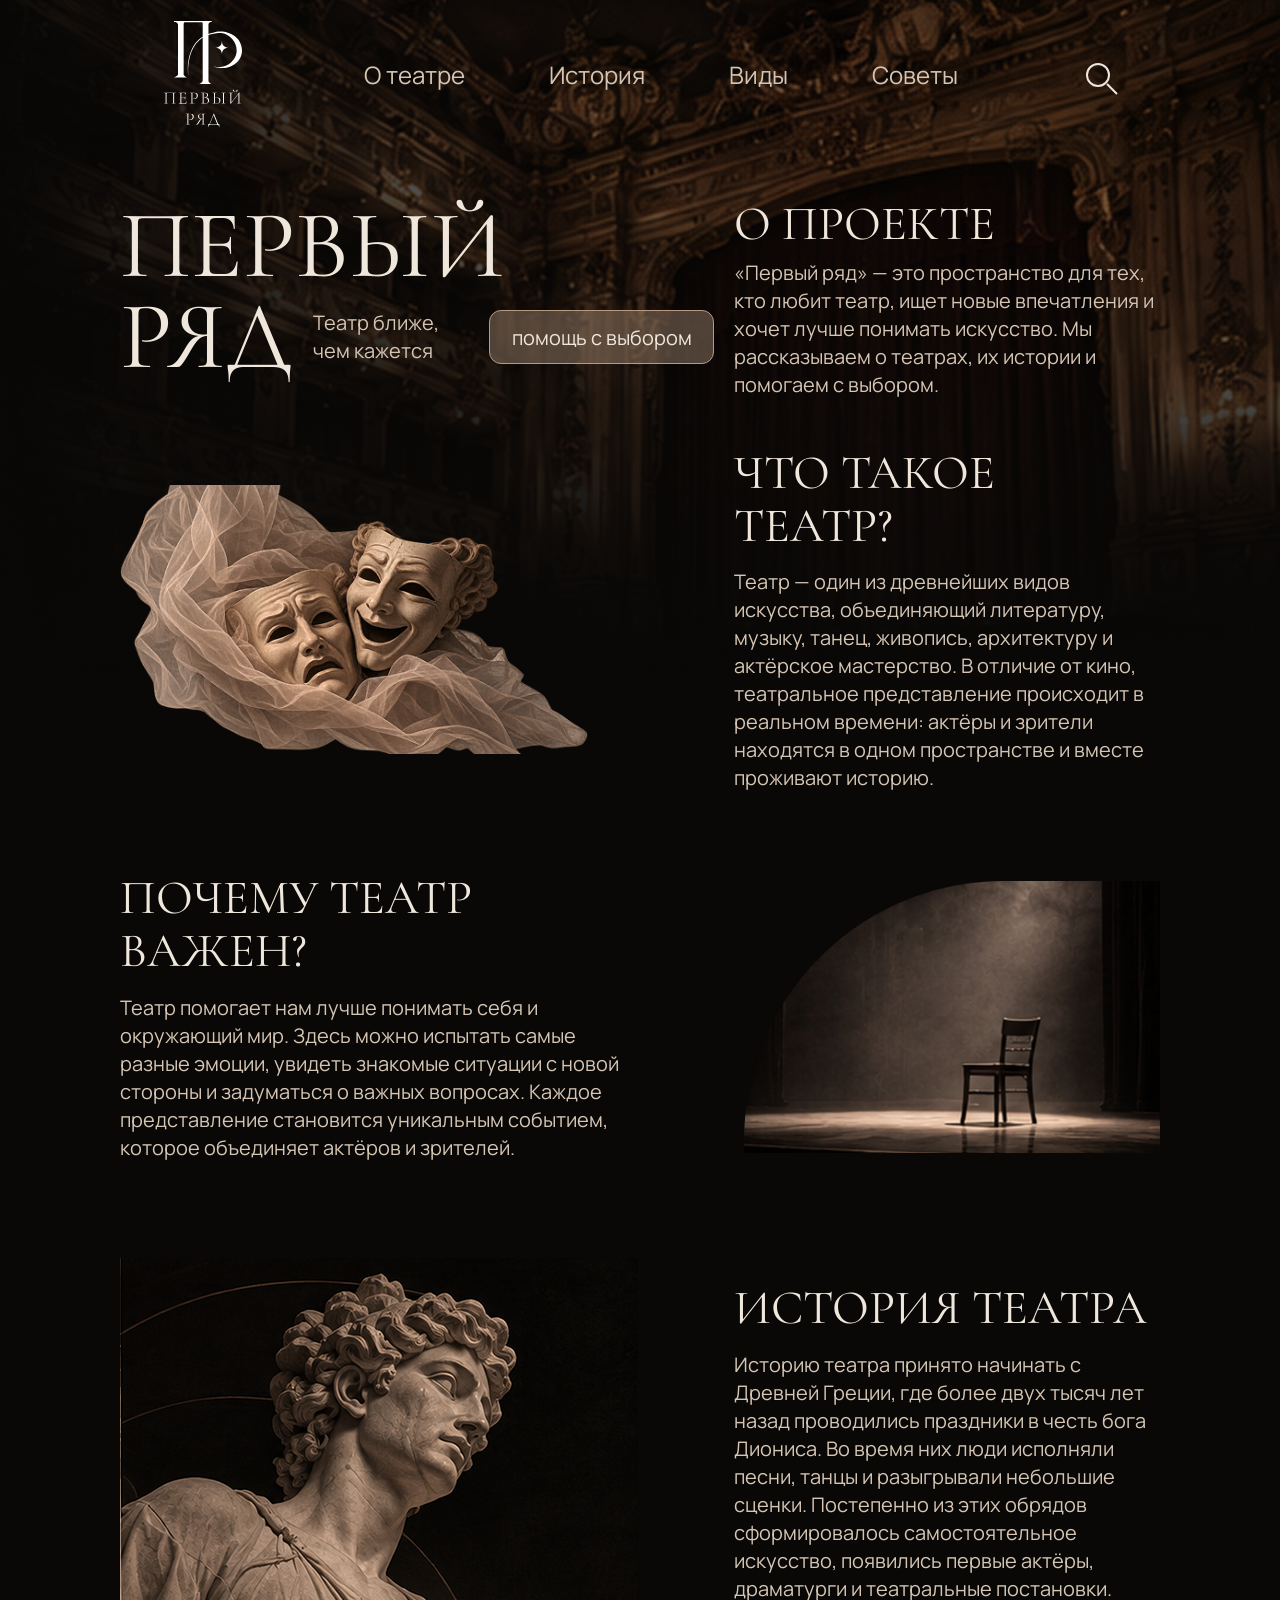
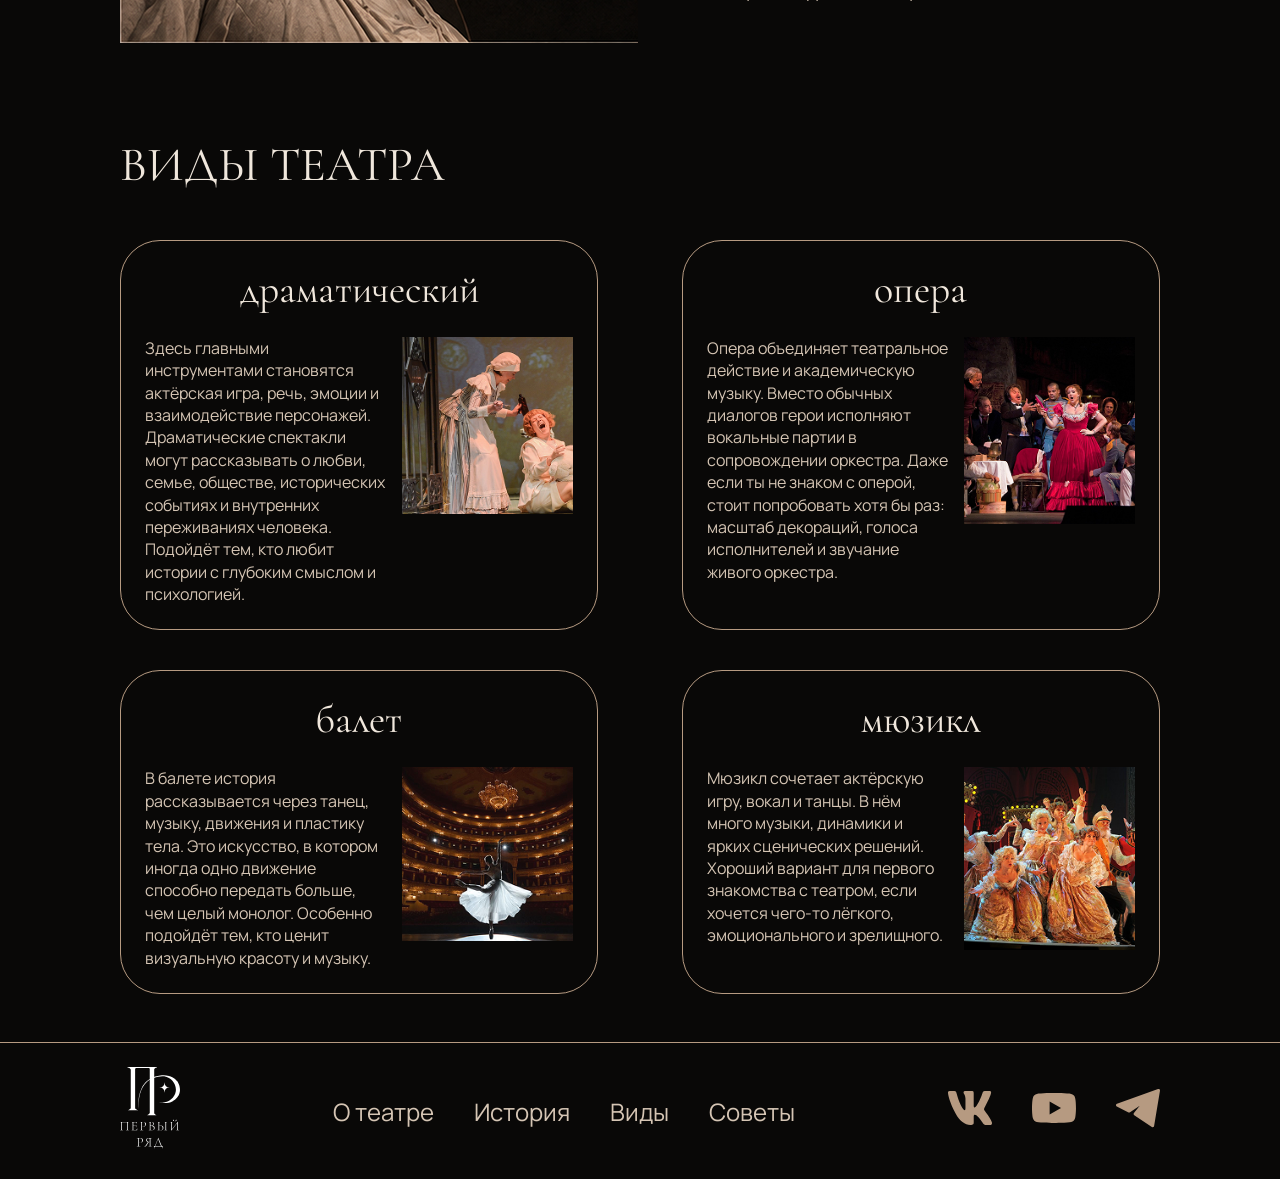
==== index.html @ abefe56b "Первый коммит" ====
<!DOCTYPE html>
<html lang="ru">
<head>
    <meta charset="UTF-8">
    <meta name="viewport" content="width=device-width, initial-scale=1.0">
    <title>Первый ряд</title>
    <link rel="stylesheet" href="style.css">
</head>

<body>

    <header class="header">
        <div class="container">

            <a href="index.html">
                <img src="images/logo.svg" alt="Первый ряд" class="logo">
            </a>

            <nav class="nav" id="site-nav" aria-label="Основная навигация">
                <a href="#about">О театре</a>
                <a href="#history">История</a>
                <a href="#types">Виды</a>
                <a href="recommendations.html">Советы</a>
            </nav>

            <button class="search" type="button" aria-label="Поиск">
                <span class="search-icon"></span>
            </button>

        </div>
    </header>



    <main>


        <section class="hero-content">
            <div class="container">

                <div class="hero-left">

                    <h1 aria-label="Первый ряд">ПЕРВЫЙ</h1>

                    <div class="hero-bottom">

                        <span class="hero-title" aria-hidden="true">РЯД</span>

                        <p>Театр ближе,<br>чем кажется</p>

                        <a href="recommendations.html" class="btn">
                            помощь с выбором
                        </a>

                    </div>

                </div>

                <div class="hero-right">

                    <h2>О ПРОЕКТЕ</h2>

                    <p>
                        «Первый ряд» — это пространство для тех,
                        кто любит театр, ищет новые впечатления
                        и хочет лучше понимать искусство.
                        Мы рассказываем о театрах, их истории
                        и помогаем с выбором.
                    </p>

                </div>

            </div>
        </section>



        <section class="about" id="about">
            <div class="container">

                <img src="images/masks.png"
                     alt="Театральные маски"
                     class="about-img">

                <div class="about-text">

                    <h2>ЧТО ТАКОЕ ТЕАТР?</h2>

                    <p>
                        Театр — один из древнейших видов искусства,
                        объединяющий литературу, музыку, танец,
                        живопись, архитектуру и актёрское мастерство.
                        В отличие от кино, театральное представление
                        происходит в реальном времени: актёры
                        и зрители находятся в одном пространстве
                        и вместе проживают историю.
                    </p>

                </div>

            </div>
        </section>



        <section class="importance">
            <div class="container">

                <div class="importance-text">

                    <h2>ПОЧЕМУ ТЕАТР ВАЖЕН?</h2>

                    <p>
                        Театр помогает нам лучше понимать себя
                        и окружающий мир. Здесь можно испытать
                        самые разные эмоции, увидеть знакомые
                        ситуации с новой стороны и задуматься
                        о важных вопросах. Каждое представление
                        становится уникальным событием, которое
                        объединяет актёров и зрителей.
                    </p>

                </div>

                <img src="images/chair.png"
                     alt="Стул на театральной сцене"
                     class="importance-img">

            </div>
        </section>
        <section class="history" id="history">
            <div class="container">
                <img src="images/bust.png" alt="скульптура" class="history-img">
                <div class="history-text">
                    <h2>ИСТОРИЯ ТЕАТРА</h2>
                    <p>
                     Историю театра принято начинать с Древней Греции, где более двух тысяч лет назад проводились праздники в честь бога Диониса. Во время них люди исполняли песни, танцы и разыгрывали небольшие сценки. Постепенно из этих обрядов сформировалось самостоятельное искусство, появились первые актёры, драматурги и театральные постановки.   
                    </p>
                </div>

            </div>
        </section>
        

        <section class="types" id="types">
            <div class="container">

                <h2>ВИДЫ ТЕАТРА</h2>

                <div class="types-cards">

                    <div class="type-card">
                        <h3>драматический</h3>

                        <div class="type-content">
                            <p> Здесь главными инструментами становятся актёрская игра, речь, эмоции и взаимодействие персонажей. Драматические спектакли могут рассказывать о любви, семье, обществе, исторических событиях и внутренних переживаниях человека. Подойдёт тем, кто любит истории с глубоким смыслом и психологией.

                            </p>

                            <img src="images/drama.png" alt="Драматический театр">
                        </div>
                    </div>


                    <div class="type-card">
                        <h3>опера</h3>

                        <div class="type-content">
                            <p>Опера объединяет театральное действие и академическую музыку. Вместо обычных диалогов герои исполняют вокальные партии в сопровождении оркестра. Даже если ты не знаком с оперой, стоит попробовать хотя бы раз: масштаб декораций, голоса исполнителей и звучание живого оркестра.
 
                            </p>

                            <img src="images/opera.png" alt="Опера">
                        </div>
                    </div>


                    <div class="type-card">
                        <h3>балет</h3>

                        <div class="type-content">
                            <p>В балете история рассказывается через танец, музыку, движения и пластику тела. Это искусство, в котором иногда одно движение способно передать больше, чем целый монолог. Особенно подойдёт тем, кто ценит визуальную красоту и музыку.
                              
                            </p>

                            <img src="images/ballet.png" alt="Балет">
                        </div>
                    </div>


                    <div class="type-card">
                        <h3>мюзикл</h3>

                        <div class="type-content">
                            <p>
                               Мюзикл сочетает актёрскую игру, вокал и танцы. В нём много музыки, динамики и ярких сценических решений. Хороший вариант для первого знакомства с театром, если хочется чего-то лёгкого, эмоционального и зрелищного.
                            </p>

                            <img src="images/musical.png" alt="Мюзикл">
                        </div>
                    </div>

                </div>

            </div>
        </section>

        <section class="home-cta">
            <div class="container">
                <h2>НЕ ЗНАЕТЕ КУДА<br>ПОЙТИ В<br>ПЕРВЫЙ РАЗ?</h2>
                <p>Мы собрали несколько постановок, которые помогут выбрать вечер по настроению. Здесь найдётся всё: от классических историй и большой любви до неожиданных сюжетов и лёгких комедий.</p>
                <a class="btn" href="recommendations.html">помощь с выбором</a>
            </div>
        </section>
    </main>



<footer class="footer">
    <div class="container">

        <a href="index.html">
            <img src="images/logo.svg" alt="Первый ряд" class="footer-logo">
        </a>

        <nav class="footer-nav">
            <a href="#about">О театре</a>
            <a href="#history">История</a>
            <a href="#types">Виды</a>
            <a href="recommendations.html">Советы</a>
        </nav>

        <div class="socials">
            <a href="https://telegram.org/">
                <img src="images/telegram.svg" alt="Telegram">
            </a>

            <a href="https://vk.com/">
                <img src="images/vk.svg" alt="ВКонтакте">
            </a>

            <a href="https://youtube.com/">
                <img src="images/youtube.svg" alt="YouTube">
            </a>
        </div>

    </div>
</footer>

</body>
</html>
---- style.css ----
@font-face {
    font-family: "Cormorant Garamond";
    src: url("fonts/CormorantGaramond-Regular.ttf");
    font-weight: 400;
}

@font-face {
    font-family: "Manrope";
    src: url("fonts/Manrope-Regular.ttf");
    font-weight: 300;
}

@font-face {
    font-family: "Manrope";
    src: url("fonts/Manrope-Regular.ttf");
    font-weight: 400;
}




:root {
    /* Цвета */
    --color-bg: #090807;
    --color-surface: #191512;
    --color-heading: #F0E7DC;
    --color-text: #D5C5B4;
    --color-muted: #B69A81;
    --color-border: #543729;
    --color-accent: #89634B;

    /* Шрифты */
    --font-heading: "Cormorant Garamond", serif;
    --font-main: "Manrope", sans-serif;
    --font-link: "Inter", sans-serif;

    /* Размеры текста */
    --font-size-hero: 96px;
    --font-size-heading: 48px;
    --font-size-text: 20px;
    --font-size-card: 16px;

    /* Отступы */
    --container-padding: 120px;
    --pacing-xs: 8px;
    --pacing-sm: 16px;
    --pacing-md: 24px;
    --pacing-lg: 32px;
    --pacing-xl: 48px;

    /* Скругления */
    --radius-button: 12px;
    --radius-card: 40px;
}




* {
    box-sizing: border-box;
}

body {
    margin: 0;
    padding-top: 11px;

    background-color: var(--color-bg);

    background-image: linear-gradient(
        to bottom,
        transparent 30%,
        var(--color-bg) 100%
    ), url("images/theatre.png");

    background-size: 100% 850px, 100% auto;
    background-position: center top;
    background-repeat: no-repeat;

    color: var(--color-text);
    font-family: var(--font-main);
    font-size: var(--font-size-text);
    font-weight: 300;
}

h1, h2, h3 {
    font-family: var(--font-heading);
    font-weight: 400;
    color: var(--color-heading);
    margin: 0;
}

h1 {
    font-size: var(--font-size-hero);
}

h2 {
    font-size: var(--font-size-heading);
    line-height: 1.1;
}

p {
    margin: 0;
    line-height: 1.4;
}

.container {
    max-width: 1440px;
    margin: 0 auto;
    padding-left: var(--container-padding);
    padding-right: var(--container-padding);
}



.header {
    max-width: 1172px;
    margin: 0 auto;
    padding: 10px 0;
    border-radius: 40px;
}

.header .container {
    display: flex;
    align-items: center;
    justify-content: space-between;
    padding: 0 110px;
    gap: 16px;
}

.logo {
    display: block;
    width: 78px;
    height: auto;
}




.nav {
    display: flex;
    align-items: center;
    gap: 84px;
}

.nav a {
    font-size: 24px;
    font-weight: 400;
    color: var(--color-text);
    text-decoration: none;
    transition: color 0.3s;
}

.nav a:hover {
    color: var(--color-muted);
}



.search {
    display: flex;
    align-items: center;
    justify-content: center;

    width: 36px;
    height: 36px;

    background: none;
    border: none;
    padding: 0;
    cursor: pointer;
}

.search-icon {
    display: block;
    width: 24px;
    height: 24px;
    border: 2px solid var(--color-heading);
    border-radius: 50%;
}

.search-icon::after {
    content: "";
    display: block;
    width: 14px;
    height: 2px;
    background-color: var(--color-heading);
    transform: translate(17px, 23px) rotate(45deg);
}




.hero-content {
    padding-top: 60px;
    padding-bottom: var(--pacing-xl);
}

.hero-content .container {
    display: flex;
    align-items: flex-start;
    justify-content: space-between;
    gap: 40px;
}



.hero-left {
    width: 55%;
}

.hero-left h1 {
    line-height: 1;
}

.hero-bottom {
    display: flex;
    align-items: center;
    gap: 20px;
}

.hero-title {
    font-family: var(--font-heading);
    font-size: var(--font-size-hero);
    color: var(--color-heading);
    font-weight: 400;
    line-height: 0.9;
}

.hero-bottom p {
    flex-shrink: 0;
}

.hero-bottom .btn {
    margin-left: 30px;
}




.hero-right,
.about-text {
    width: 41%;
    flex-shrink: 0;
}

.hero-right h2 {
    margin-bottom: var(--pacing-xs);
}


.btn {
    display: inline-flex;
    align-items: center;
    justify-content: center;

    width: 225px;
    height: 54px;
    flex-shrink: 0;

    background-color: rgba(182, 154, 129, 0.4);
    border: 1px solid var(--color-muted);
    border-radius: var(--radius-button);

    color: var(--color-heading);
    text-decoration: none;
    font-size: var(--font-size-text);

    transition: background-color 0.3s;
}

.btn:hover {
    background-color: var(--color-accent);
}



.about .container,
.importance .container {
    display: flex;
    align-items: center;
    justify-content: space-between;
    gap: 60px;
}

.about-text h2,
.importance-text h2 {
    margin-bottom: var(--pacing-sm);
}




.about {
    padding-bottom: var(--pacing-lg);
}

.about-img {
    display: block;
    width: 45%;
    height: auto;
}



.importance {
    padding-top: var(--pacing-xl);
    padding-bottom: var(--pacing-xl);
}

.importance-text {
    width: 50%;
}

.importance-img {
    display: block;
    width: 40%;
    height: auto;
}
.about .container,
.importance .container,
.history .container {
    display: flex;
    align-items: center;
    justify-content: space-between;
    gap: 60px;
}


.history {
    padding: var(--pacing-xl) 0;
}


.history-text {
    width: 41%;
}

.history-text h2,
.history-text p {
    margin-bottom: var(--pacing-sm);
}
/* Виды театра */

.types {
    padding: var(--pacing-xl) 0;
}

.types h2 {
    margin-bottom: var(--pacing-xl);
}

.types-cards {
    display: flex;
    flex-wrap: wrap;
    justify-content: space-between;
    row-gap: 40px;
}

.type-card {
    width: 46%;
    padding: 24px;
    border: 1px solid var(--color-muted);
    border-radius: var(--radius-card);
}

.type-card h3 {
    font-size: 40px;
    text-align: center;
    margin-bottom: var(--pacing-md);
}

.type-content {
    display: flex;
    justify-content: space-between;
    align-items: flex-start;
    gap: 16px;
}

.type-content p {
    width: 58%;
    font-size: var(--font-size-card);
}

.type-content img {
    width: 40%;
    height: auto;
}
/* Подвал сайта */

.footer {
    border-top: 1px solid var(--color-muted);
    padding: var(--pacing-md) 0;
}

.footer .container {
    display: flex;
    align-items: center;
    justify-content: space-between;
}

.footer-logo {
    width: 60px;
}

.footer-nav,
.socials {
    display: flex;
    align-items: center;
    gap: 40px;
}

.footer-nav a {
    color: var(--color-text);
    text-decoration: none;
    font-size: 24px;
}

.footer-nav a:hover {
    color: var(--color-muted);
}

.socials img {
    width: 44px;
    height: auto;
}

.recommendations {
    --rec-gutter: clamp(22px, 8.4vw, 120px);
    --rec-copy: clamp(10px, 1.48vw, 19px);
    background: var(--color-bg) url("images/recommendations-hero.png") center top / 100% auto no-repeat;
    font-size: var(--rec-copy);
}

.rec-container {
    width: min(100% - 2 * var(--rec-gutter), 1200px);
    margin-inline: auto;
}

.rec-footer .rec-container {
    display: flex;
    align-items: center;
    justify-content: space-between;
    gap: 18px;
}

.rec-nav,
.rec-socials {
    display: flex;
    align-items: center;
    gap: clamp(15px, 5.5vw, 78px);
}

.rec-nav a {
    color: var(--color-heading);
    text-decoration: none;
}

.rec-nav a:hover,
.rec-nav a[aria-current] {
    color: var(--color-muted);
}

.rec-socials {
    gap: clamp(14px, 3.5vw, 50px);
}

.rec-socials img {
    display: block;
    width: clamp(20px, 3.6vw, 48px);
}

.rec-hero {
    min-height: clamp(290px, 44vw, 630px);
    padding-block: clamp(6px, 1.4vw, 20px) 40px;
}

.rec-hero h1,
.rec-cta h2 {
    font-size: clamp(31px, 6.35vw, 92px);
    line-height: 1.08;
    text-transform: uppercase;
}

.rec-hero p {
    max-width: 50%;
    margin-block: .45em 1.2em;
}

.rec-button {
    display: inline-flex;
    justify-content: center;
    min-width: clamp(138px, 21vw, 295px);
    padding: .48em 1.2em;
    color: var(--color-heading);
    font: inherit;
    background: #55473b;
    border: 1px solid #8a7562;
    border-radius: .55em;
}

.rec-mood {
    padding-top: .6em;
    scroll-margin: 1rem;
}

.rec-mood h2 {
    margin-bottom: .28em;
    font-size: clamp(23px, 3.3vw, 48px);
    text-transform: uppercase;
}

.rec-mood-buttons {
    display: grid;
    grid-template-columns: repeat(3, 1fr);
    margin-block: 1.65em .55em;
}

.rec-mood-input {
    position: absolute;
    inset: 0;
    width: 100%;
    height: 100%;
    margin: 0;
    opacity: 0;
    cursor: pointer;
}

.rec-mood-buttons label {
    position: relative;
    padding: .25em 0;
    color: var(--color-heading);
    font: 400 clamp(12px, 2.15vw, 31px) var(--font-heading);
    text-align: center;
    text-transform: uppercase;
    cursor: pointer;
}

.rec-mood-buttons label:hover,
.rec-mood-input:checked + span {
    color: var(--color-muted);
}

.rec-mood-buttons label:has(:focus-visible) {
    outline: 2px solid var(--color-muted);
}

.rec-mood-panel {
    display: none;
}

.rec-mood:has(#mood-romance:checked) #panel-romance,
.rec-mood:has(#mood-humor:checked) #panel-humor,
.rec-mood:has(#mood-thoughtful:checked) #panel-thoughtful {
    display: block;
}

.rec-mood-description {
    margin-bottom: 1.15em;
    text-align: center;
}

.rec-cards {
    display: grid;
    grid-template-columns: repeat(2, minmax(0, 1fr));
    gap: 9%;
}

.rec-card {
    display: grid;
    grid-template-rows: auto 1fr auto;
    gap: .45em;
    padding: .7em .85em;
    border: 1px solid #756150;
    border-radius: .6em;
}

.rec-card header {
    display: flex;
    flex-wrap: wrap;
    align-items: baseline;
    gap: 0 1em;
}

.rec-card h3 {
    font-size: 1.45em;
    line-height: 1.05;
}

.rec-card-body {
    display: grid;
    grid-template-columns: .9fr 1fr;
    gap: .6em;
}

.rec-card-body img {
    width: 100%;
    aspect-ratio: 1.1;
    object-fit: cover;
}

.rec-card-mood strong {
    font: 400 1.3em var(--font-heading);
    color: var(--color-heading);
}

.rec-cta {
    display: grid;
    grid-template-columns: 36% 1fr;
    grid-template-rows: repeat(2, 1fr);
    column-gap: 2.2em;
    padding-block: 2.5em 3.65em;
}

.rec-cta h2 {
    grid-column: 1 / -1;
    grid-row: 1 / 3;
    line-height: 1.25;
}

.rec-cta .rec-button {
    grid-column: 2;
    grid-row: 2;
    align-self: center;
    justify-self: start;
}

.rec-footer {
    padding-block: 1em;
    border-top: 1px solid var(--color-muted);
}

.rec-footer-logo {
    display: block;
    width: clamp(32px, 5vw, 70px);
    height: clamp(24px, 3.7vw, 52px);
    overflow: hidden;
}

.rec-footer-logo img {
    width: 100%;
    display: block;
}

.home-cta,
.rec-cta p {
    display: none;
}

@media (max-width: 1199px) {
    :root {
        --container-padding: 40px;
        --font-size-hero: 76px;
        --font-size-heading: 34px;
        --font-size-text: 16px;
        --font-size-card: 14px;
        --radius-card: 20px;
    }

    body {
        padding-top: 0;
        background-size: 100% 620px, auto 620px;
    }

    p {
        line-height: 1.5;
    }

    .header {
        padding: 0;
    }

    .header .container {
        min-height: 90px;
        padding-inline: var(--container-padding);
        gap: 20px;
    }

    .logo {
        width: 54px;
    }

    .nav {
        gap: clamp(18px, 4.5vw, 54px);
    }

    .nav a,
    .footer-nav a,
    .rec-nav a {
        font-size: 14px;
    }

    .search {
        flex: 0 0 36px;
    }

    .search-icon {
        width: 18px;
        height: 18px;
        border-width: 1px;
    }

    .search-icon::after {
        width: 10px;
        height: 1px;
        transform: translate(12px, 16px) rotate(45deg);
    }

    .hero-content {
        padding-block: 40px;
    }

    .hero-content .container,
    .hero-bottom {
        display: grid;
        gap: 32px;
    }

    .hero-bottom {
        gap: 8px;
    }

    .hero-bottom br {
        display: none;
    }

    .hero-bottom .btn {
        margin: 24px 0 0;
    }

    .hero-left,
    .hero-right,
    .about-text,
    .importance-text,
    .history-text {
        width: auto;
    }

    .hero-title {
        line-height: 1;
    }

    .btn {
        width: min(204px, 100%);
        height: 48px;
    }

    .about,
    .importance,
    .history,
    .types {
        padding-block: 28px;
    }

    .about {
        padding-top: 40px;
    }

    .about .container,
    .importance .container,
    .history .container {
        display: grid;
        grid-template-columns: minmax(0, 44fr) minmax(0, 52fr);
        align-items: start;
        gap: 24px;
    }

    .importance .container {
        grid-template-columns: repeat(2, minmax(0, 1fr));
        row-gap: 20px;
    }

    .importance-text {
        display: contents;
    }

    .importance-text h2 {
        grid-column: 1 / -1;
        margin: 0;
    }

    .about-img,
    .importance-img,
    .history-img {
        display: block;
        width: 100%;
    }

    .importance-img {
        aspect-ratio: 320 / 245;
        object-fit: cover;
    }

    .types h2 {
        margin-bottom: 24px;
    }

    .types-cards {
        display: grid;
        grid-template-columns: repeat(2, minmax(0, 1fr));
        gap: 24px;
    }

    .type-card {
        width: auto;
        padding: 20px;
    }

    .type-card h3 {
        font-size: 28px;
        text-align: left;
        margin-bottom: 16px;
    }

    .type-content {
        display: grid;
        gap: 16px;
    }

    .type-content p,
    .type-content img {
        width: 100%;
    }

    .type-content img {
        order: -1;
        aspect-ratio: 280 / 168;
        object-fit: cover;
    }

    .home-cta {
        display: block;
        padding-block: 48px;
    }

    .home-cta .container {
        display: grid;
        justify-items: start;
        gap: 24px;
    }

    .home-cta h2,
    .rec-cta h2 {
        font-size: 52px;
        line-height: 1.1;
    }

    .footer,
    .rec-footer {
        padding-block: 32px;
    }

    .footer .container,
    .rec-footer .rec-container {
        display: grid;
        grid-template-columns: auto 1fr;
        gap: 24px 12px;
    }

    .footer-logo,
    .rec-footer-logo {
        display: block;
        width: 36px;
        height: 36px;
        overflow: hidden;
    }

    .footer-nav,
    .rec-nav {
        grid-row: 2;
        grid-column: 1 / -1;
        justify-content: space-between;
        gap: 8px;
    }

    .socials,
    .rec-socials {
        justify-self: end;
        gap: 24px;
    }

    .socials img,
    .rec-socials img {
        display: block;
        width: 28px;
    }

    .recommendations {
        --rec-gutter: var(--container-padding);
        --rec-copy: 16px;
        --rec-background-height: clamp(460px, 71vw, 640px);
        background:
            linear-gradient(to bottom, transparent 56%, var(--color-bg)) center top / 100% var(--rec-background-height) no-repeat,
            linear-gradient(to right, var(--color-bg) 35%, transparent 82%) center top / 100% var(--rec-background-height) no-repeat,
            var(--color-bg) url("images/recommendations-hero-tablet.png") right top / auto var(--rec-background-height) no-repeat;
    }

    .rec-hero {
        min-height: calc(var(--rec-background-height) - 90px);
        padding-block: 40px 56px;
    }

    .rec-hero .rec-container {
        display: grid;
        justify-items: start;
        gap: 24px;
    }

    .rec-hero h1 {
        font-size: clamp(44px, 8vw, 60px);
    }

    .rec-hero p {
        max-width: min(52%, 390px);
        margin: 0;
    }

    .rec-button {
        align-items: center;
        justify-self: start;
        width: min(220px, 100%);
        min-height: 48px;
    }

    .rec-mood {
        padding-block: 40px;
    }

    .rec-mood h2 {
        margin-bottom: 24px;
        font-size: 36px;
    }

    .rec-mood-buttons {
        grid-template-columns: 1.25fr .65fr 1.15fr;
        gap: 12px;
        margin-block: 24px;
    }

    .rec-mood-buttons label {
        padding-bottom: 8px;
        border-bottom: 1px solid transparent;
        font-size: clamp(15px, 3.2vw, 24px);
    }

    .rec-mood-buttons label:has(:checked) {
        border-color: var(--color-muted);
    }

    .rec-mood-input:checked + span {
        color: var(--color-heading);
    }

    .rec-mood-description {
        margin-bottom: 24px;
        text-align: left;
        font-size: 14px;
    }

    .rec-cards {
        gap: 24px;
    }

    .rec-card {
        grid-template-rows: auto 1fr auto;
        gap: 12px;
        padding: 20px;
        border-radius: 16px;
    }

    .rec-card header,
    .rec-card-body {
        display: grid;
        grid-template-columns: minmax(0, 1fr);
        align-content: start;
        gap: 12px;
    }

    .rec-card h3 {
        font-size: 28px;
    }

    .rec-card-body img {
        order: -1;
        aspect-ratio: 280 / 226;
    }

    .rec-author,
    .rec-card-mood {
        font-size: 14px;
    }

    .rec-card-mood strong {
        font-size: 1em;
    }

    .rec-cta {
        display: flex;
        flex-direction: column;
        align-items: flex-start;
        gap: 24px;
        padding-block: 40px 48px;
    }

    .rec-cta br {
        display: none;
    }

    .rec-cta p {
        display: block;
    }

    .rec-cta .rec-button {
        align-self: flex-start;
    }
}

@media (max-width: 599px) {
    :root {
        --container-padding: 24px;
        --font-size-hero: 60px;
        --font-size-heading: 30px;
    }

    .header .container {
        min-height: 76px;
        padding-inline: clamp(12px, 4.5vw, 24px);
        gap: 8px;
    }

    .logo {
        width: clamp(34px, 10vw, 48px);
    }

    .nav {
        gap: clamp(7px, 2.3vw, 18px);
    }

    .nav a {
        font-size: clamp(11px, 3vw, 14px);
        white-space: nowrap;
    }

    .search {
        flex: 0 0 28px;
    }

    .importance-img {
        display: none;
    }

    .hero-content {
        padding-block: 24px;
    }

    .about {
        padding-top: 24px;
    }

    .about .container,
    .importance .container,
    .history .container,
    .types-cards,
    .rec-cards {
        grid-template-columns: minmax(0, 1fr);
    }

    .about-img {
        aspect-ratio: 345 / 198;
        object-fit: contain;
    }

    .home-cta h2,
    .rec-cta h2 {
        font-size: clamp(36px, 10vw, 44px);
    }

    .footer,
    .rec-footer {
        padding-block: 20px;
    }

    .socials,
    .rec-socials {
        gap: 20px;
    }

    .recommendations {
        --rec-background-height: 490px;
        background:
            linear-gradient(to bottom, transparent 28%, var(--color-bg) 100%) center top / 100% var(--rec-background-height) no-repeat,
            linear-gradient(90deg, rgb(9 8 7 / 78%), rgb(9 8 7 / 42%)) center top / 100% var(--rec-background-height) no-repeat,
            var(--color-bg) url("images/recommendations-hero-mobile.png") 66% top / auto var(--rec-background-height) no-repeat;
    }

    .rec-hero {
        min-height: calc(var(--rec-background-height) - 76px);
        padding-block: 32px 48px;
    }

    .rec-hero h1 {
        font-size: clamp(28px, 8.6vw, 42px);
    }

    .rec-hero p {
        max-width: 36ch;
    }

    .rec-mood h2 {
        font-size: 30px;
        max-width: 14ch;
    }

    .rec-mood-buttons {
        gap: 6px;
    }

    .rec-mood-buttons label {
        font-size: clamp(10px, 3.75vw, 17px);
    }
}
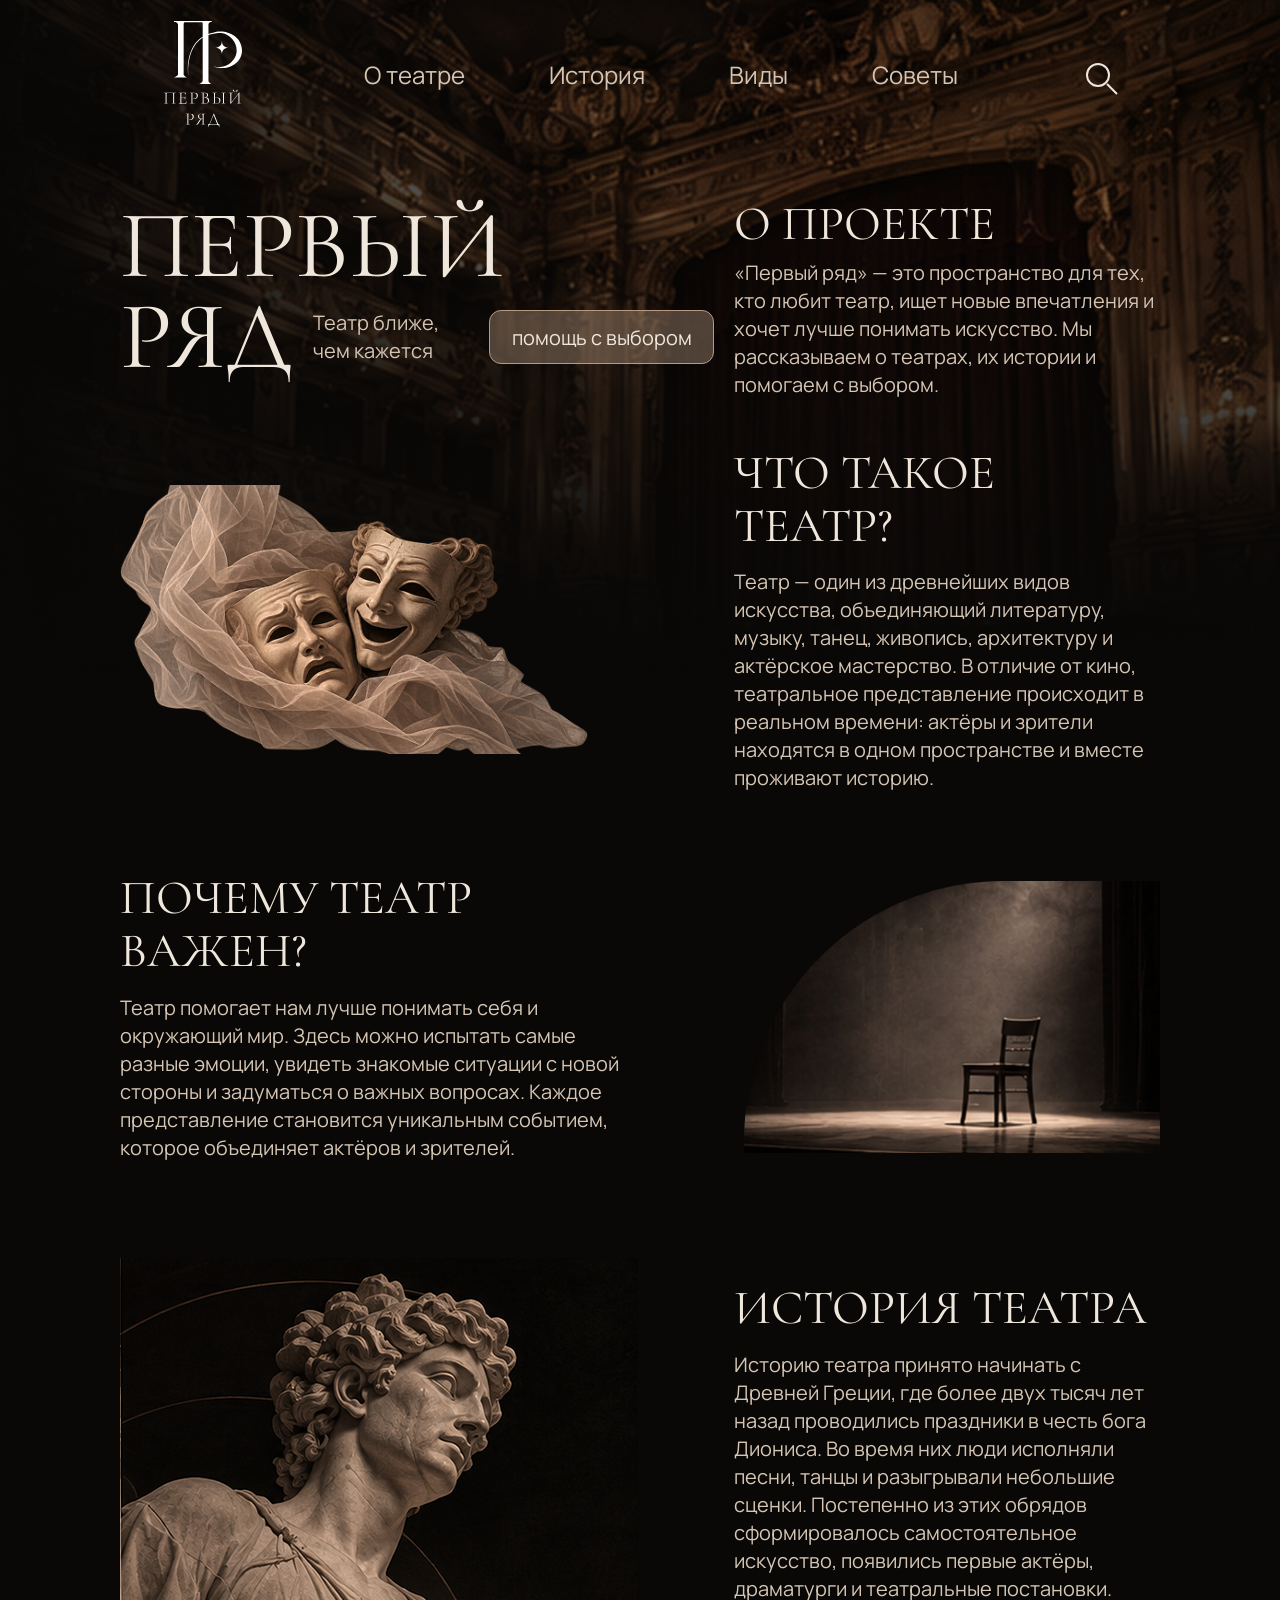
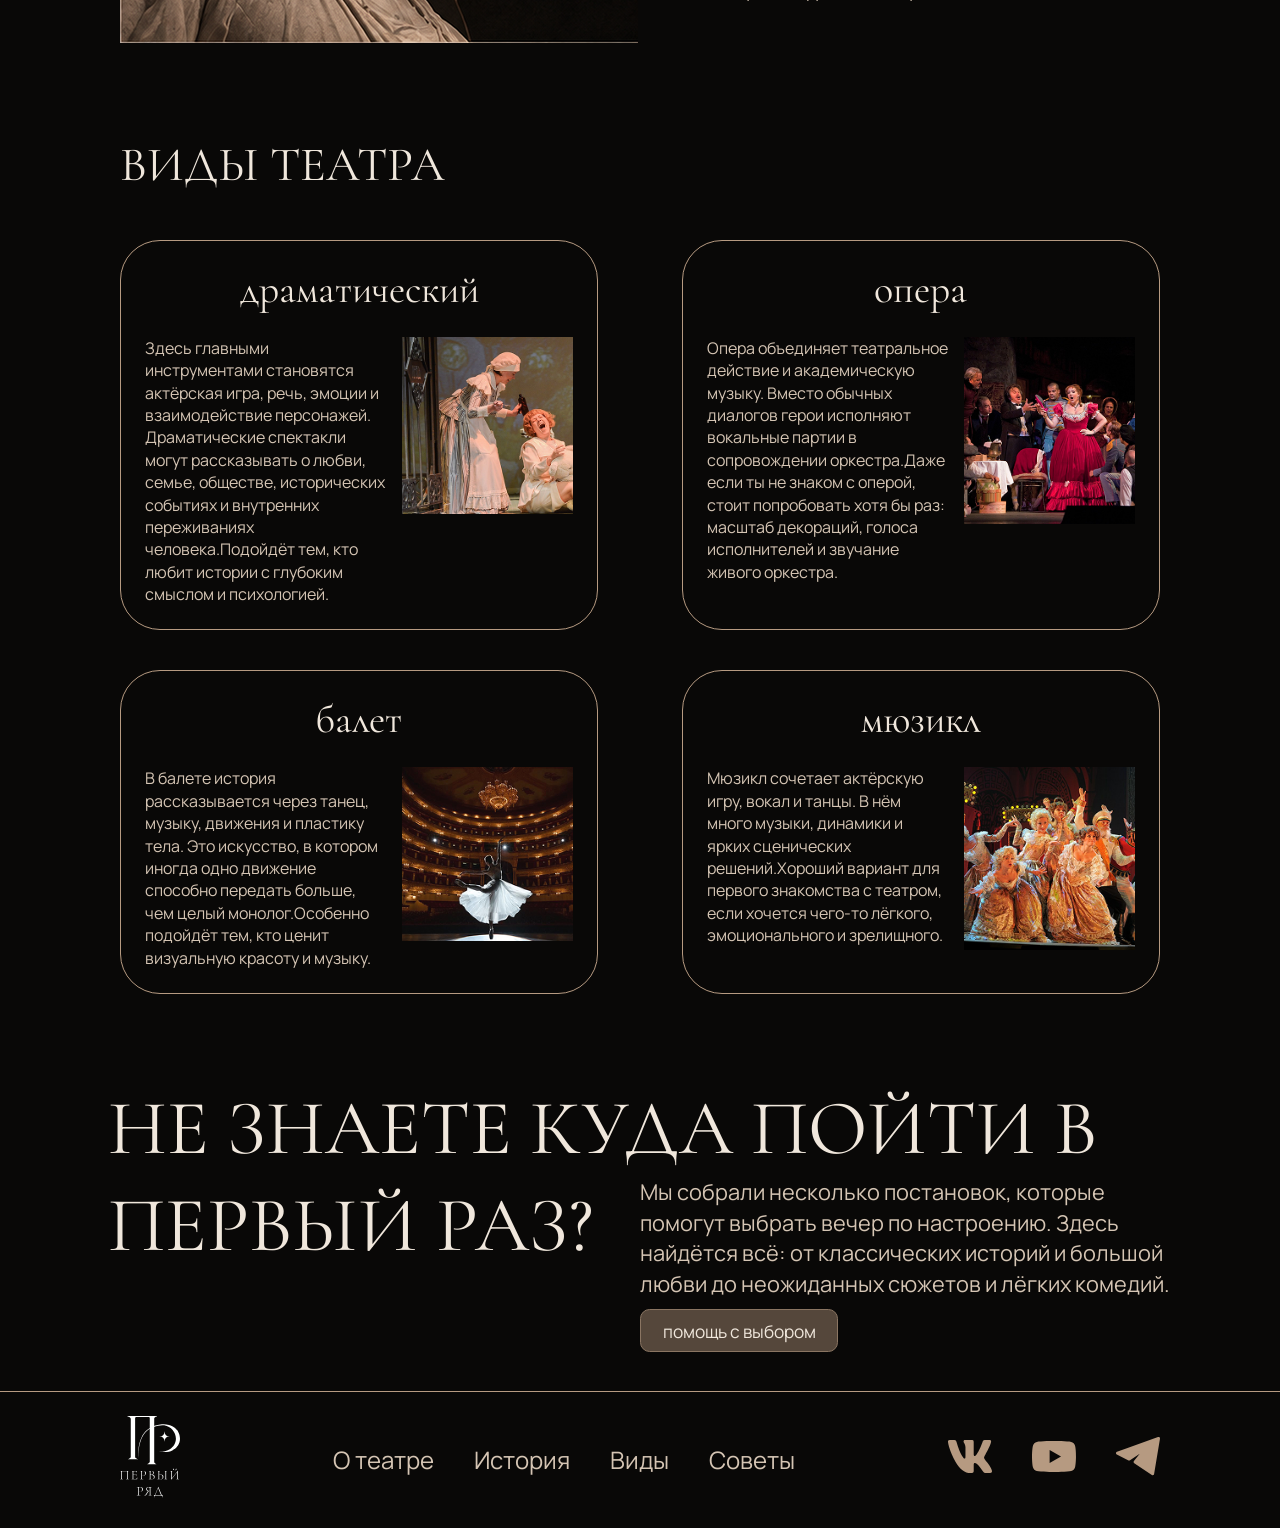
==== commit a0700f59: "Update theatre call to action and button styles" ====
--- a/index.html
+++ b/index.html
@@ -154,8 +154,7 @@
                         <h3>драматический</h3>
 
                         <div class="type-content">
-                            <p> Здесь главными инструментами становятся актёрская игра, речь, эмоции и взаимодействие персонажей. Драматические спектакли могут рассказывать о любви, семье, обществе, исторических событиях и внутренних переживаниях человека. -Подойдёт тем, кто любит истории с глубоким смыслом и психологией.
+                            <p> Здесь главными инструментами становятся актёрская игра, речь, эмоции и взаимодействие персонажей. Драматические спектакли могут рассказывать о любви, семье, обществе, исторических событиях и внутренних переживаниях человека.Подойдёт тем, кто любит истории с глубоким смыслом и психологией.
 
                             </p>
 
@@ -168,8 +167,7 @@
                         <h3>опера</h3>
 
                         <div class="type-content">
-                            <p>Опера объединяет театральное действие и академическую музыку. Вместо обычных диалогов герои исполняют вокальные партии в сопровождении оркестра. -Даже если ты не знаком с оперой, стоит попробовать хотя бы раз: масштаб декораций, голоса исполнителей и звучание живого оркестра.
+                            <p>Опера объединяет театральное действие и академическую музыку. Вместо обычных диалогов герои исполняют вокальные партии в сопровождении оркестра.Даже если ты не знаком с оперой, стоит попробовать хотя бы раз: масштаб декораций, голоса исполнителей и звучание живого оркестра.
  
                             </p>
 
@@ -182,8 +180,7 @@
                         <h3>балет</h3>
 
                         <div class="type-content">
-                            <p>В балете история рассказывается через танец, музыку, движения и пластику тела. Это искусство, в котором иногда одно движение способно передать больше, чем целый монолог. -Особенно подойдёт тем, кто ценит визуальную красоту и музыку.
+                            <p>В балете история рассказывается через танец, музыку, движения и пластику тела. Это искусство, в котором иногда одно движение способно передать больше, чем целый монолог.Особенно подойдёт тем, кто ценит визуальную красоту и музыку.
                               
                             </p>
 
@@ -197,8 +194,7 @@
 
                         <div class="type-content">
                             <p>
-                               Мюзикл сочетает актёрскую игру, вокал и танцы. В нём много музыки, динамики и ярких сценических решений. -Хороший вариант для первого знакомства с театром, если хочется чего-то лёгкого, эмоционального и зрелищного.
+                               Мюзикл сочетает актёрскую игру, вокал и танцы. В нём много музыки, динамики и ярких сценических решений.Хороший вариант для первого знакомства с театром, если хочется чего-то лёгкого, эмоционального и зрелищного.
                             </p>
 
                             <img src="images/musical.png" alt="Мюзикл">
@@ -210,11 +206,11 @@
             </div>
         </section>
 
-        <section class="home-cta">
-            <div class="container">
-                <h2>НЕ ЗНАЕТЕ КУДА<br>ПОЙТИ В<br>ПЕРВЫЙ РАЗ?</h2>
+        <section class="theatre-cta" id="first-visit">
+            <h2>НЕ ЗНАЕТЕ КУДА ПОЙТИ В<br>ПЕРВЫЙ РАЗ?</h2>
+            <div class="theatre-cta-copy">
                 <p>Мы собрали несколько постановок, которые помогут выбрать вечер по настроению. Здесь найдётся всё: от классических историй и большой любви до неожиданных сюжетов и лёгких комедий.</p>
-                <a class="btn" href="recommendations.html">помощь с выбором</a>
+                <a class="rec-button" href="recommendations.html">помощь с выбором</a>
             </div>
         </section>
     </main>
--- a/style.css
+++ b/style.css
@@ -176,7 +176,8 @@
     display: block;
     width: 24px;
     height: 24px;
-    border: 2px solid var(--color-heading);
+    color: var(--color-heading);
+    border: 2px solid currentColor;
     border-radius: 50%;
 }
 
@@ -185,7 +186,7 @@
     display: block;
     width: 14px;
     height: 2px;
-    background-color: var(--color-heading);
+    background-color: currentColor;
     transform: translate(17px, 23px) rotate(45deg);
 }
 
@@ -266,12 +267,37 @@
     color: var(--color-heading);
     text-decoration: none;
     font-size: var(--font-size-text);
-
-    transition: background-color 0.3s;
-}
-
-.btn:hover {
+}
+
+.btn,
+.rec-button,
+.rec-mood-buttons label {
+    cursor: pointer;
+}
+
+.btn,
+.rec-button,
+.search-icon,
+.rec-mood-buttons label {
+    transition: background-color .25s ease, color .25s ease;
+}
+
+.btn:is(:hover, :focus-visible),
+.rec-button:is(:hover, :focus-visible) {
     background-color: var(--color-accent);
+}
+
+.search:is(:hover, :focus-visible) .search-icon {
+    color: var(--color-muted);
+}
+
+@media (prefers-reduced-motion: reduce) {
+    .btn,
+    .rec-button,
+    .search-icon,
+    .rec-mood-buttons label {
+        transition: none;
+    }
 }
 
 
@@ -341,7 +367,7 @@
 .history-text p {
     margin-bottom: var(--pacing-sm);
 }
-/* Виды театра */
+
 
 .types {
     padding: var(--pacing-xl) 0;
@@ -476,8 +502,7 @@
     padding-block: clamp(6px, 1.4vw, 20px) 40px;
 }
 
-.rec-hero h1,
-.rec-cta h2 {
+.rec-hero h1 {
     font-size: clamp(31px, 6.35vw, 92px);
     line-height: 1.08;
     text-transform: uppercase;
@@ -495,6 +520,7 @@
     padding: .48em 1.2em;
     color: var(--color-heading);
     font: inherit;
+    text-decoration: none;
     background: #55473b;
     border: 1px solid #8a7562;
     border-radius: .55em;
@@ -605,27 +631,6 @@
     color: var(--color-heading);
 }
 
-.rec-cta {
-    display: grid;
-    grid-template-columns: 36% 1fr;
-    grid-template-rows: repeat(2, 1fr);
-    column-gap: 2.2em;
-    padding-block: 2.5em 3.65em;
-}
-
-.rec-cta h2 {
-    grid-column: 1 / -1;
-    grid-row: 1 / 3;
-    line-height: 1.25;
-}
-
-.rec-cta .rec-button {
-    grid-column: 2;
-    grid-row: 2;
-    align-self: center;
-    justify-self: start;
-}
-
 .rec-footer {
     padding-block: 1em;
     border-top: 1px solid var(--color-muted);
@@ -643,9 +648,48 @@
     display: block;
 }
 
-.home-cta,
-.rec-cta p {
-    display: none;
+.theatre-cta {
+    --cta-heading-size: clamp(38px, 6.05vw, 86px);
+    width: min(83.2%, 1200px);
+    margin-inline: auto;
+    display: grid;
+    grid-template-columns: 1fr 1fr;
+    grid-template-rows: calc(var(--cta-heading-size) * 1.25) auto;
+    padding-block: clamp(24px, 3vw, 48px);
+}
+
+.theatre-cta h2 {
+    grid-column: 1 / -1;
+    grid-row: 1 / 3;
+    font-size: var(--cta-heading-size);
+    line-height: 1.25;
+    text-transform: uppercase;
+}
+
+.theatre-cta-copy {
+    grid-column: 2;
+    grid-row: 2;
+    font-size: clamp(15px, 1.7vw, 22px);
+}
+
+.theatre-cta-copy .rec-button {
+    width: auto;
+    min-width: min(100%, clamp(154px, 15.5vw, 225px));
+    margin-top: .6em;
+    font-size: .8em;
+}
+
+@media (max-width: 799px) {
+    .theatre-cta {
+        grid-template-columns: 1fr;
+        grid-template-rows: auto;
+        gap: 16px;
+    }
+
+    .theatre-cta h2,
+    .theatre-cta-copy {
+        grid-area: auto;
+    }
 }
 
 @media (max-width: 1199px) {
@@ -829,23 +873,6 @@
         object-fit: cover;
     }
 
-    .home-cta {
-        display: block;
-        padding-block: 48px;
-    }
-
-    .home-cta .container {
-        display: grid;
-        justify-items: start;
-        gap: 24px;
-    }
-
-    .home-cta h2,
-    .rec-cta h2 {
-        font-size: 52px;
-        line-height: 1.1;
-    }
-
     .footer,
     .rec-footer {
         padding-block: 32px;
@@ -995,25 +1022,6 @@
         font-size: 1em;
     }
 
-    .rec-cta {
-        display: flex;
-        flex-direction: column;
-        align-items: flex-start;
-        gap: 24px;
-        padding-block: 40px 48px;
-    }
-
-    .rec-cta br {
-        display: none;
-    }
-
-    .rec-cta p {
-        display: block;
-    }
-
-    .rec-cta .rec-button {
-        align-self: flex-start;
-    }
 }
 
 @media (max-width: 599px) {
@@ -1071,11 +1079,6 @@
         object-fit: contain;
     }
 
-    .home-cta h2,
-    .rec-cta h2 {
-        font-size: clamp(36px, 10vw, 44px);
-    }
-
     .footer,
     .rec-footer {
         padding-block: 20px;
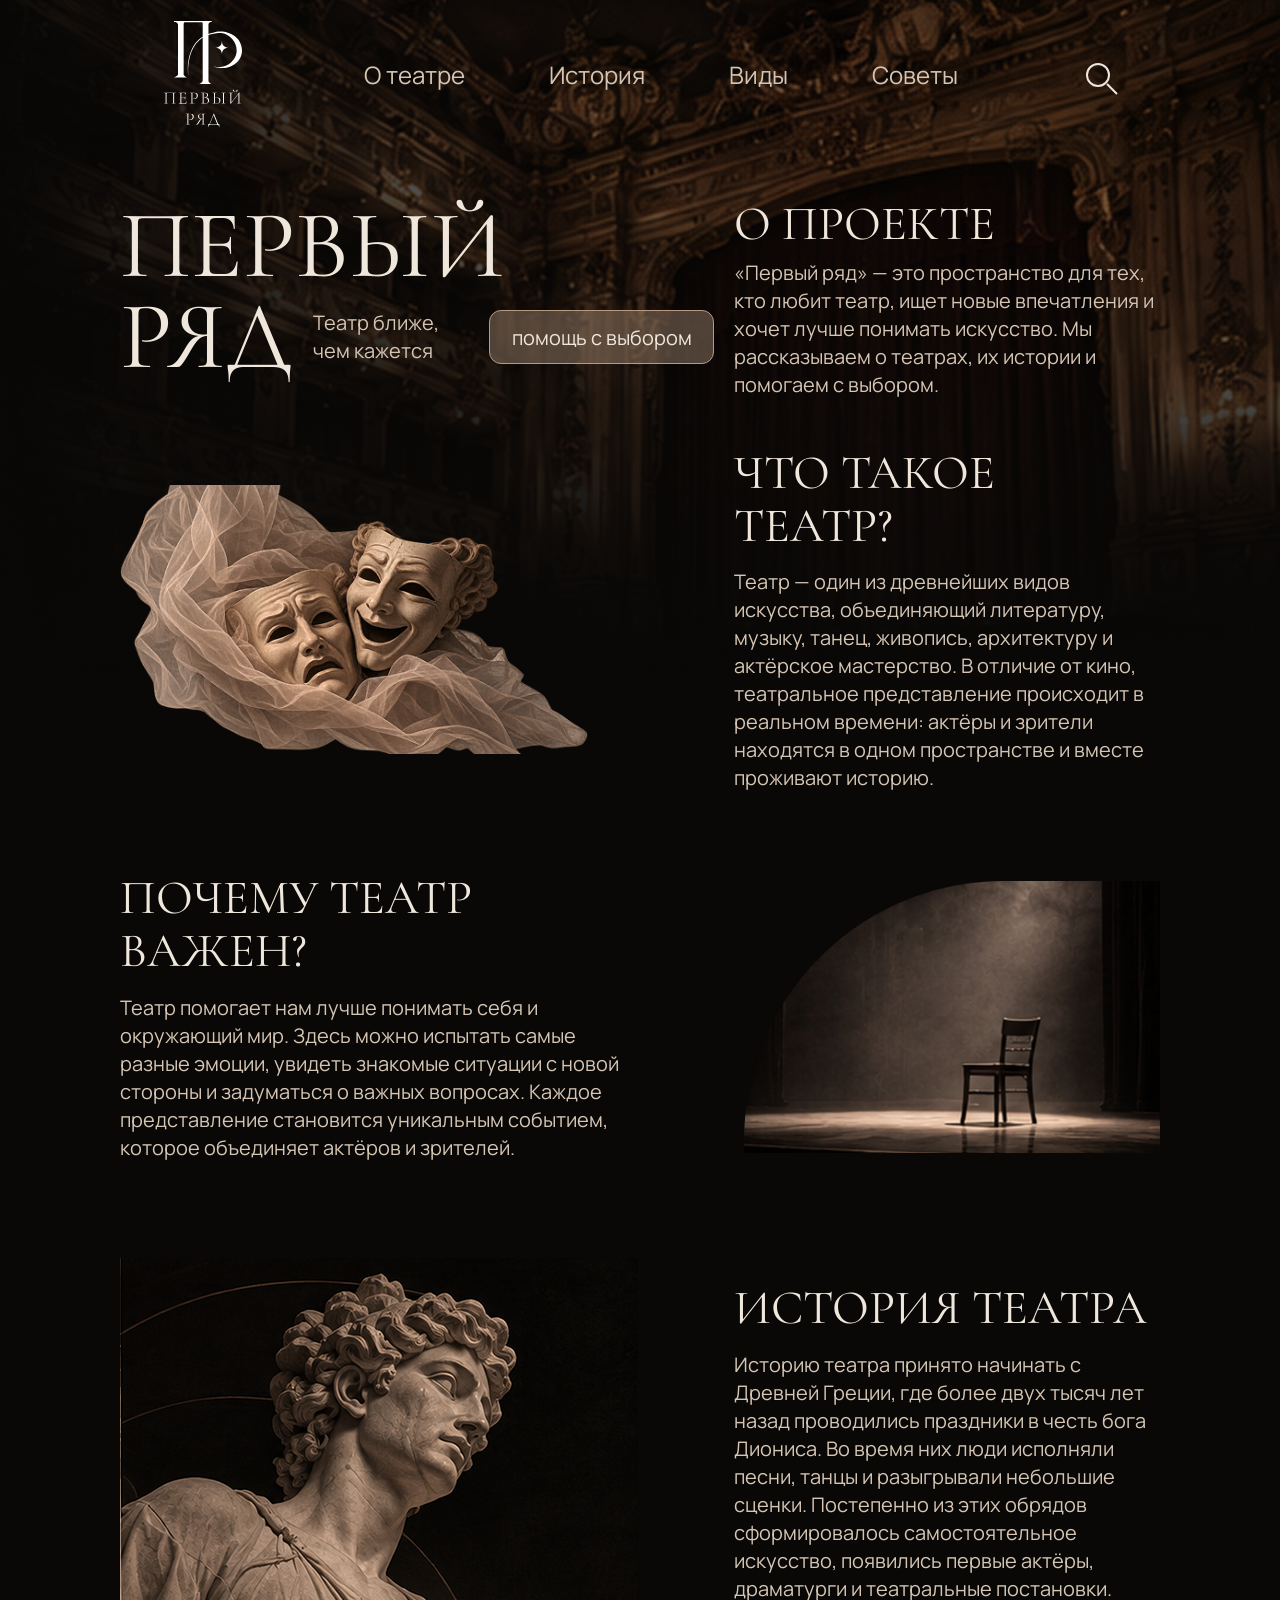
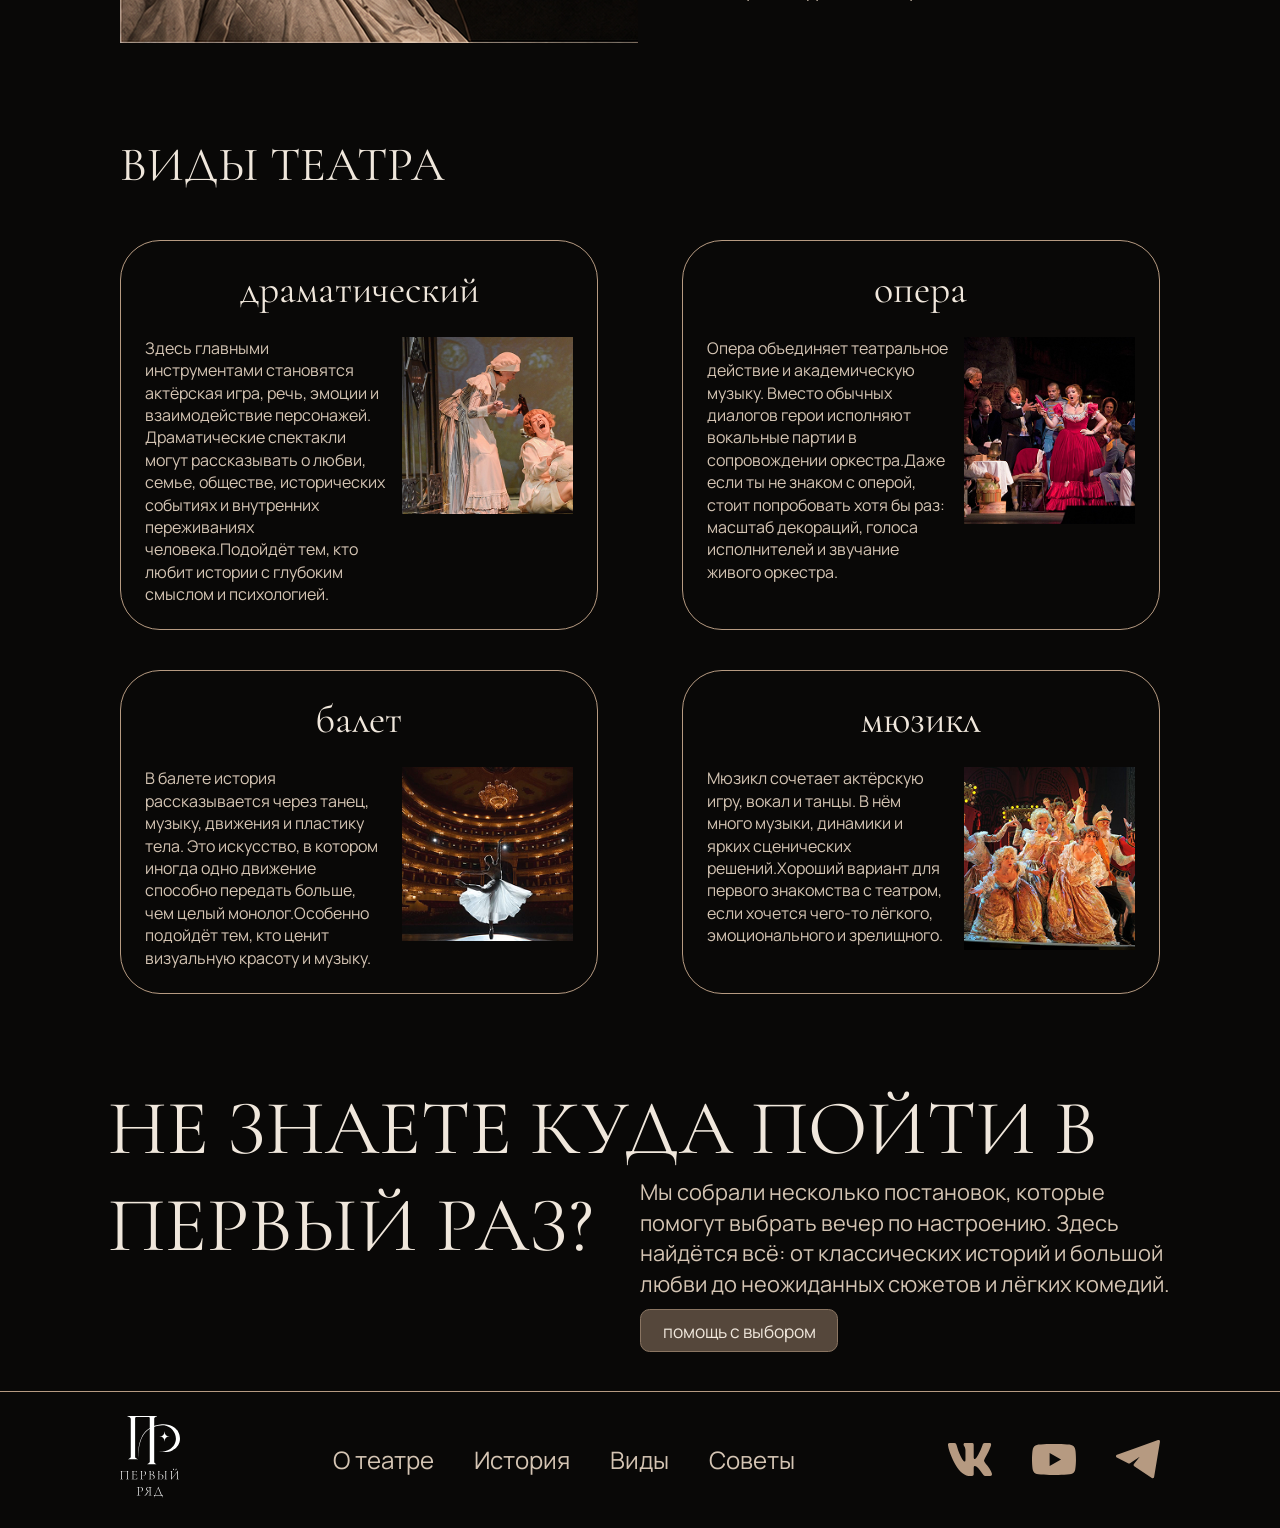
==== commit 4ae17de9: "Remove links from social media icons" ====
--- a/index.html
+++ b/index.html
@@ -232,17 +232,11 @@
         </nav>
 
         <div class="socials">
-            <a href="https://telegram.org/">
-                <img src="images/telegram.svg" alt="Telegram">
-            </a>
-
-            <a href="https://vk.com/">
-                <img src="images/vk.svg" alt="ВКонтакте">
-            </a>
-
-            <a href="https://youtube.com/">
-                <img src="images/youtube.svg" alt="YouTube">
-            </a>
+            <img src="images/telegram.svg" alt="Telegram">
+
+            <img src="images/vk.svg" alt="ВКонтакте">
+
+            <img src="images/youtube.svg" alt="YouTube">
         </div>
 
     </div>
